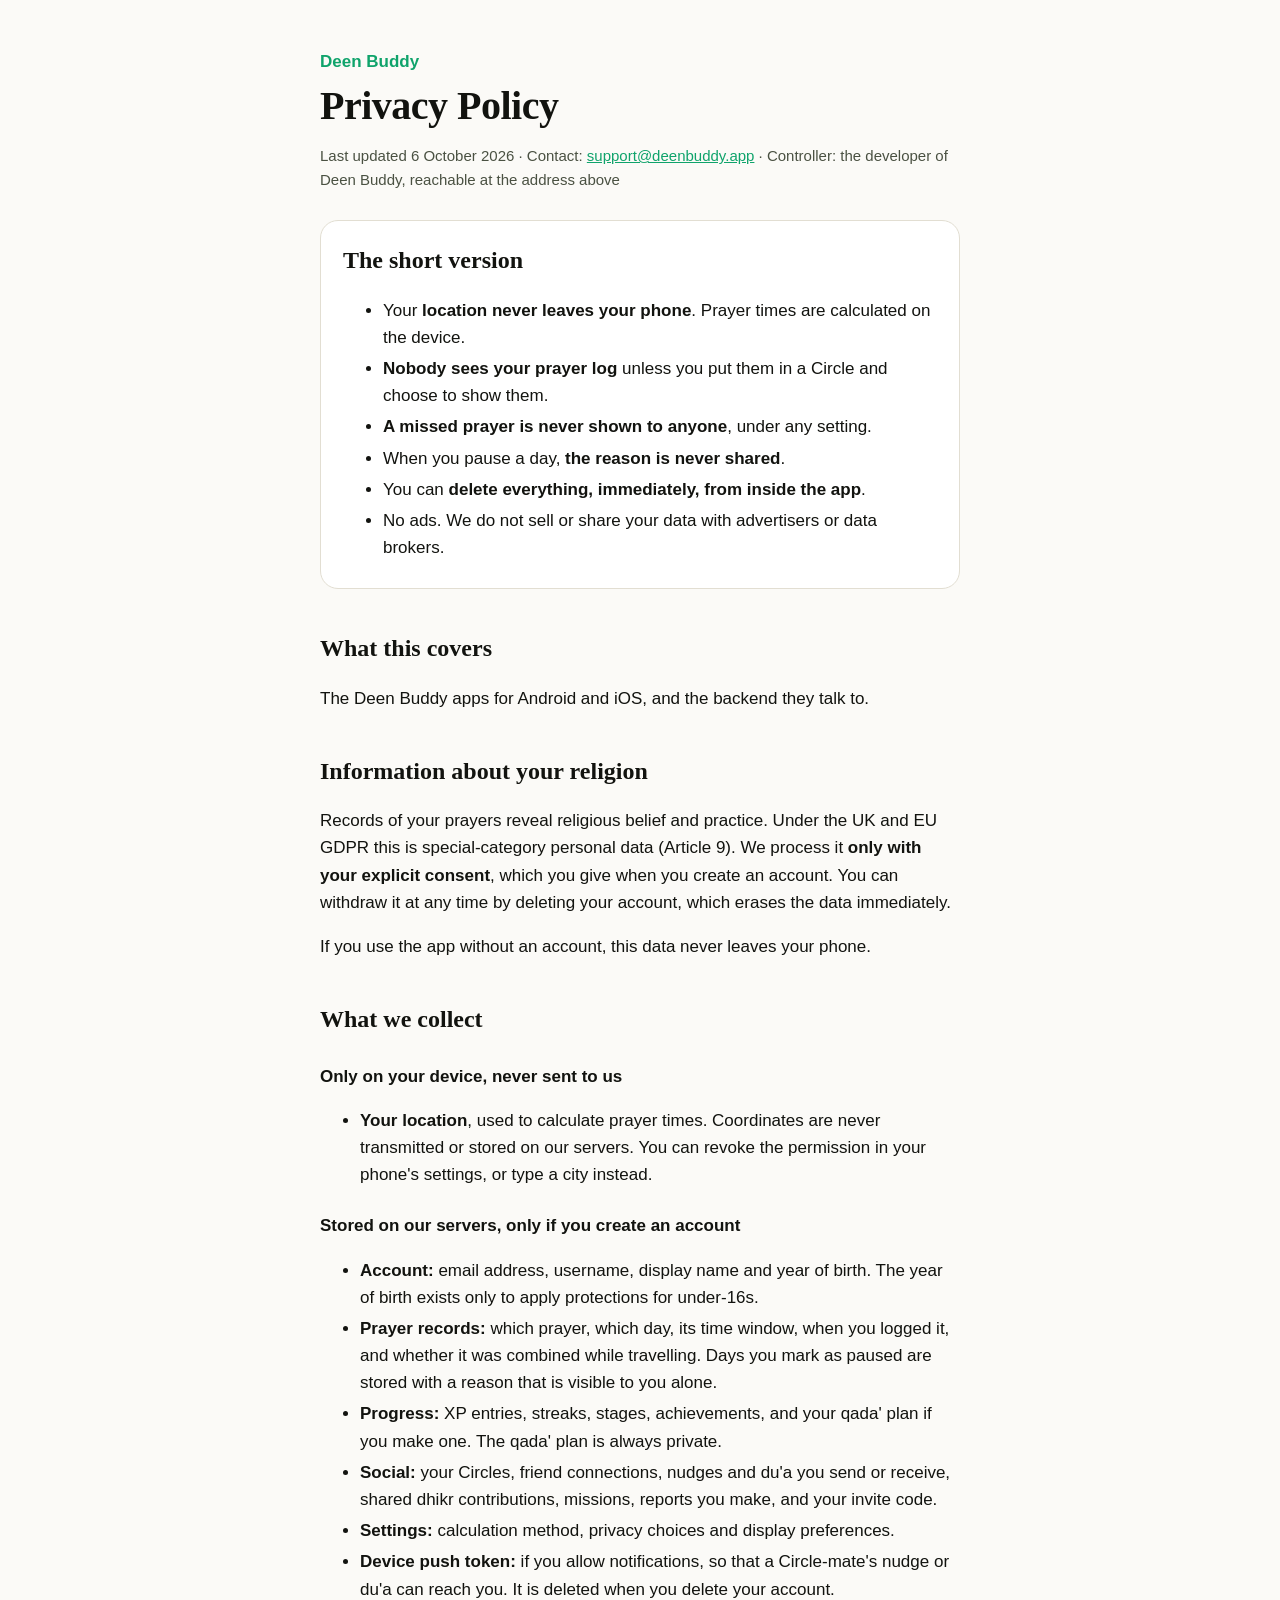
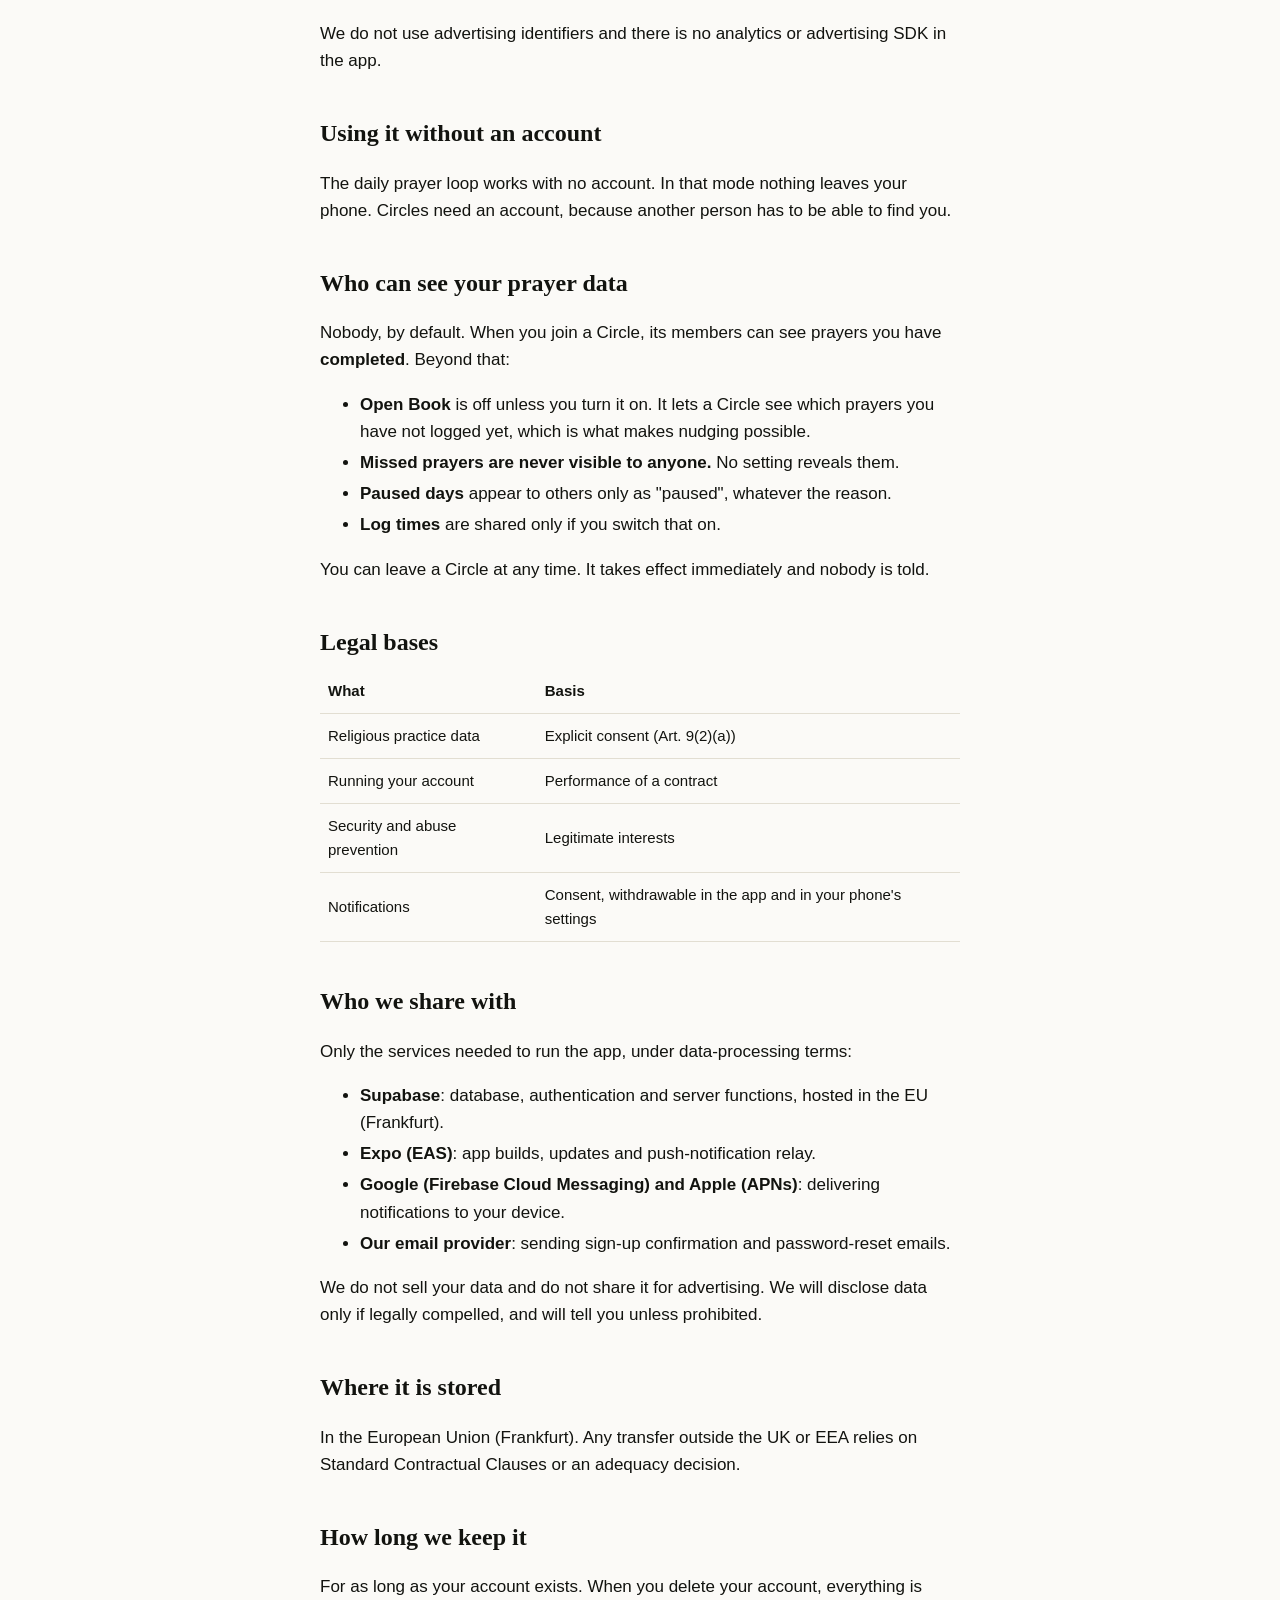
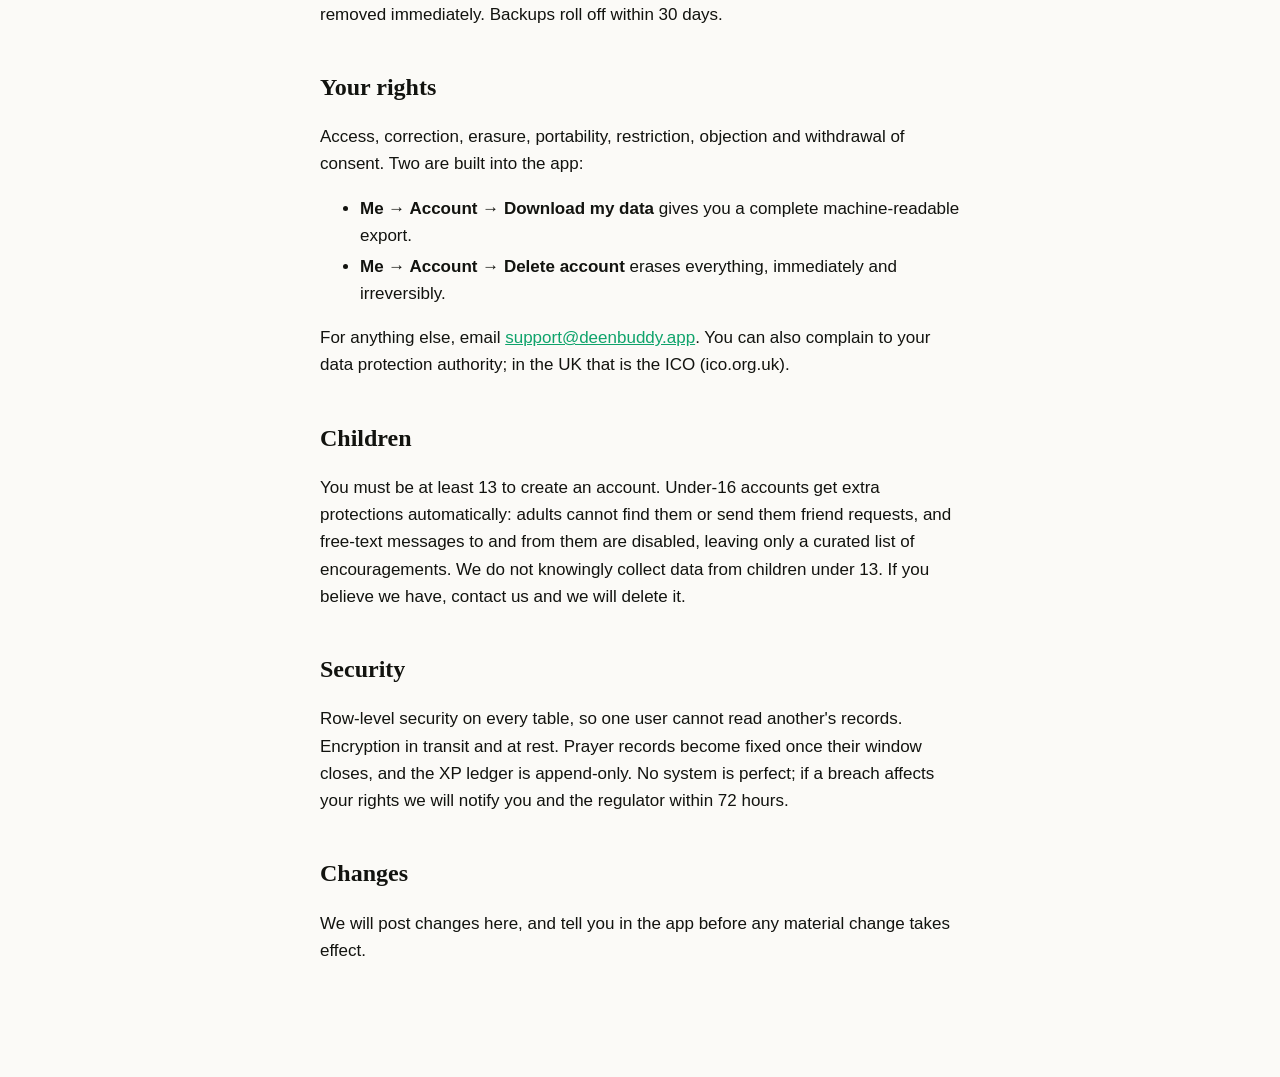
==== privacy/index.html @ bae7e030 "Legal and support pages Co-Authored-By: Claude Opus 5.5 <noreply@anthropic.com> Claude-Session: http" ====
<!doctype html>
<html lang="en">
<head>
<meta charset="utf-8">
<meta name="viewport" content="width=device-width, initial-scale=1">
<title>Privacy Policy · Deen Buddy</title>
<link rel="stylesheet" href="../style.css">
</head>
<body>
<main>
<p class="kicker">Deen Buddy</p>
<h1>Privacy Policy</h1>
<p class="meta">Last updated 6 October 2026 · Contact: <a href="mailto:support@deenbuddy.app">support@deenbuddy.app</a> · Controller: the developer of Deen Buddy, reachable at the address above</p>

<section class="short">
<h2>The short version</h2>
<ul>
<li>Your <strong>location never leaves your phone</strong>. Prayer times are calculated on the device.</li>
<li><strong>Nobody sees your prayer log</strong> unless you put them in a Circle and choose to show them.</li>
<li><strong>A missed prayer is never shown to anyone</strong>, under any setting.</li>
<li>When you pause a day, <strong>the reason is never shared</strong>.</li>
<li>You can <strong>delete everything, immediately, from inside the app</strong>.</li>
<li>No ads. We do not sell or share your data with advertisers or data brokers.</li>
</ul>
</section>

<h2>What this covers</h2>
<p>The Deen Buddy apps for Android and iOS, and the backend they talk to.</p>

<h2>Information about your religion</h2>
<p>Records of your prayers reveal religious belief and practice. Under the UK and EU GDPR this is special-category personal data (Article 9). We process it <strong>only with your explicit consent</strong>, which you give when you create an account. You can withdraw it at any time by deleting your account, which erases the data immediately.</p>
<p>If you use the app without an account, this data never leaves your phone.</p>

<h2>What we collect</h2>
<h3>Only on your device, never sent to us</h3>
<ul>
<li><strong>Your location</strong>, used to calculate prayer times. Coordinates are never transmitted or stored on our servers. You can revoke the permission in your phone's settings, or type a city instead.</li>
</ul>
<h3>Stored on our servers, only if you create an account</h3>
<ul>
<li><strong>Account:</strong> email address, username, display name and year of birth. The year of birth exists only to apply protections for under-16s.</li>
<li><strong>Prayer records:</strong> which prayer, which day, its time window, when you logged it, and whether it was combined while travelling. Days you mark as paused are stored with a reason that is visible to you alone.</li>
<li><strong>Progress:</strong> XP entries, streaks, stages, achievements, and your qada' plan if you make one. The qada' plan is always private.</li>
<li><strong>Social:</strong> your Circles, friend connections, nudges and du'a you send or receive, shared dhikr contributions, missions, reports you make, and your invite code.</li>
<li><strong>Settings:</strong> calculation method, privacy choices and display preferences.</li>
<li><strong>Device push token:</strong> if you allow notifications, so that a Circle-mate's nudge or du'a can reach you. It is deleted when you delete your account.</li>
</ul>
<p>We do not use advertising identifiers and there is no analytics or advertising SDK in the app.</p>

<h2>Using it without an account</h2>
<p>The daily prayer loop works with no account. In that mode nothing leaves your phone. Circles need an account, because another person has to be able to find you.</p>

<h2>Who can see your prayer data</h2>
<p>Nobody, by default. When you join a Circle, its members can see prayers you have <strong>completed</strong>. Beyond that:</p>
<ul>
<li><strong>Open Book</strong> is off unless you turn it on. It lets a Circle see which prayers you have not logged yet, which is what makes nudging possible.</li>
<li><strong>Missed prayers are never visible to anyone.</strong> No setting reveals them.</li>
<li><strong>Paused days</strong> appear to others only as "paused", whatever the reason.</li>
<li><strong>Log times</strong> are shared only if you switch that on.</li>
</ul>
<p>You can leave a Circle at any time. It takes effect immediately and nobody is told.</p>

<h2>Legal bases</h2>
<table>
<tr><th>What</th><th>Basis</th></tr>
<tr><td>Religious practice data</td><td>Explicit consent (Art. 9(2)(a))</td></tr>
<tr><td>Running your account</td><td>Performance of a contract</td></tr>
<tr><td>Security and abuse prevention</td><td>Legitimate interests</td></tr>
<tr><td>Notifications</td><td>Consent, withdrawable in the app and in your phone's settings</td></tr>
</table>

<h2>Who we share with</h2>
<p>Only the services needed to run the app, under data-processing terms:</p>
<ul>
<li><strong>Supabase</strong>: database, authentication and server functions, hosted in the EU (Frankfurt).</li>
<li><strong>Expo (EAS)</strong>: app builds, updates and push-notification relay.</li>
<li><strong>Google (Firebase Cloud Messaging) and Apple (APNs)</strong>: delivering notifications to your device.</li>
<li><strong>Our email provider</strong>: sending sign-up confirmation and password-reset emails.</li>
</ul>
<p>We do not sell your data and do not share it for advertising. We will disclose data only if legally compelled, and will tell you unless prohibited.</p>

<h2>Where it is stored</h2>
<p>In the European Union (Frankfurt). Any transfer outside the UK or EEA relies on Standard Contractual Clauses or an adequacy decision.</p>

<h2>How long we keep it</h2>
<p>For as long as your account exists. When you delete your account, everything is removed immediately. Backups roll off within 30 days.</p>

<h2>Your rights</h2>
<p>Access, correction, erasure, portability, restriction, objection and withdrawal of consent. Two are built into the app:</p>
<ul>
<li><strong>Me → Account → Download my data</strong> gives you a complete machine-readable export.</li>
<li><strong>Me → Account → Delete account</strong> erases everything, immediately and irreversibly.</li>
</ul>
<p>For anything else, email <a href="mailto:support@deenbuddy.app">support@deenbuddy.app</a>. You can also complain to your data protection authority; in the UK that is the ICO (ico.org.uk).</p>

<h2>Children</h2>
<p>You must be at least 13 to create an account. Under-16 accounts get extra protections automatically: adults cannot find them or send them friend requests, and free-text messages to and from them are disabled, leaving only a curated list of encouragements. We do not knowingly collect data from children under 13. If you believe we have, contact us and we will delete it.</p>

<h2>Security</h2>
<p>Row-level security on every table, so one user cannot read another's records. Encryption in transit and at rest. Prayer records become fixed once their window closes, and the XP ledger is append-only. No system is perfect; if a breach affects your rights we will notify you and the regulator within 72 hours.</p>

<h2>Changes</h2>
<p>We will post changes here, and tell you in the app before any material change takes effect.</p>
</main>
</body>
</html>
---- style.css ----
:root {
  --ground: #FBFAF7; --surface: #FFFFFF; --text: #12130F; --text2: #4A5142; --line: #E2DED2; --primary: #0FA36B;
}
@media (prefers-color-scheme: dark) {
  :root { --ground: #0A0F0E; --surface: #121917; --text: #EEF3EE; --text2: #A2AEA6; --line: #22302C; --primary: #25C98A; }
}
* { box-sizing: border-box; }
body {
  margin: 0; background: var(--ground); color: var(--text);
  font: 17px/1.6 -apple-system, BlinkMacSystemFont, "Segoe UI", Roboto, sans-serif;
}
main { max-width: 680px; margin: 0 auto; padding: 48px 20px 96px; }
.kicker { color: var(--primary); font-weight: 600; margin: 0 0 8px; }
h1 { font-family: Georgia, "Times New Roman", serif; font-size: 40px; line-height: 1.15; margin: 0 0 12px; letter-spacing: -0.5px; }
h2 { font-family: Georgia, "Times New Roman", serif; font-size: 24px; margin: 40px 0 8px; }
h3 { font-size: 17px; margin: 24px 0 4px; }
.meta { color: var(--text2); font-size: 15px; }
.short { background: var(--surface); border: 1px solid var(--line); border-radius: 18px; padding: 4px 22px 10px; margin-top: 28px; }
.short h2 { margin-top: 16px; }
a { color: var(--primary); }
table { width: 100%; border-collapse: collapse; font-size: 15px; }
th, td { text-align: left; padding: 10px 8px; border-bottom: 1px solid var(--line); }
.fill { background: #f5d76e55; padding: 0 4px; border-radius: 4px; }
li { margin: 4px 0; }
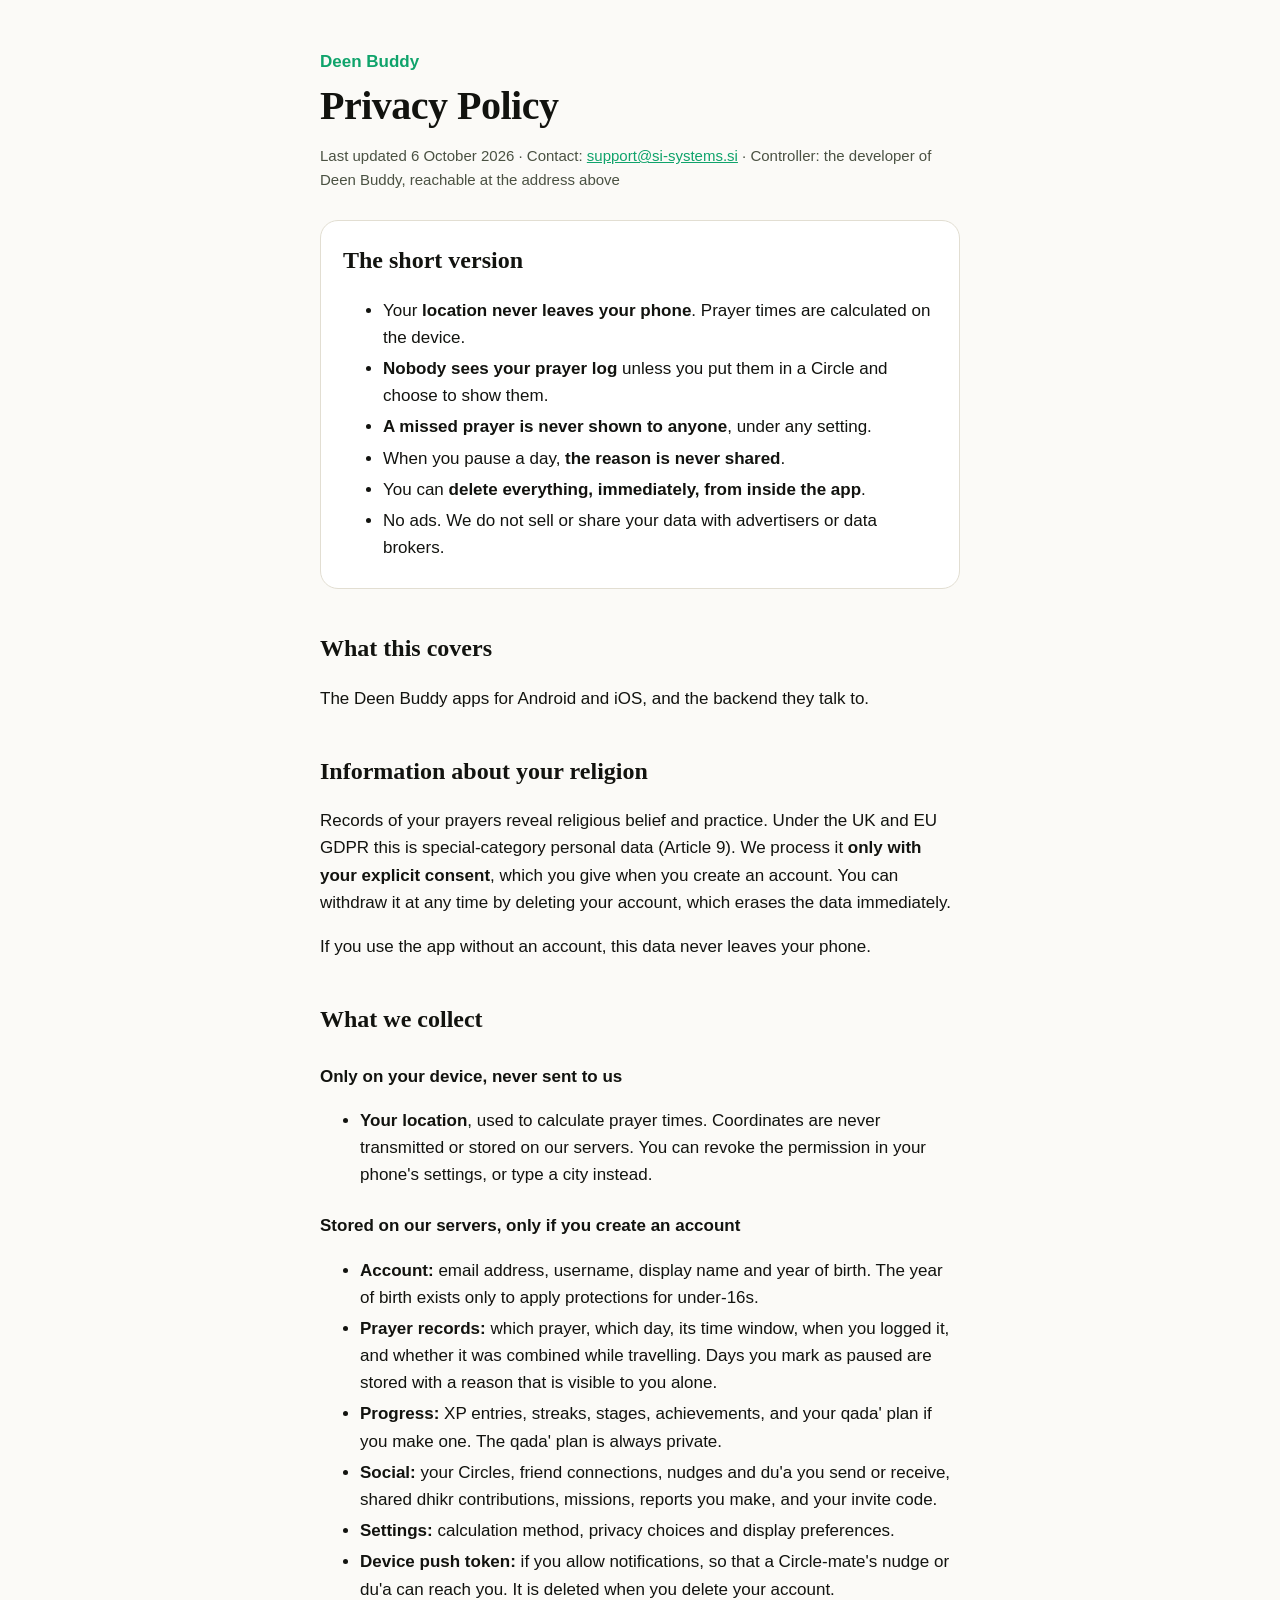
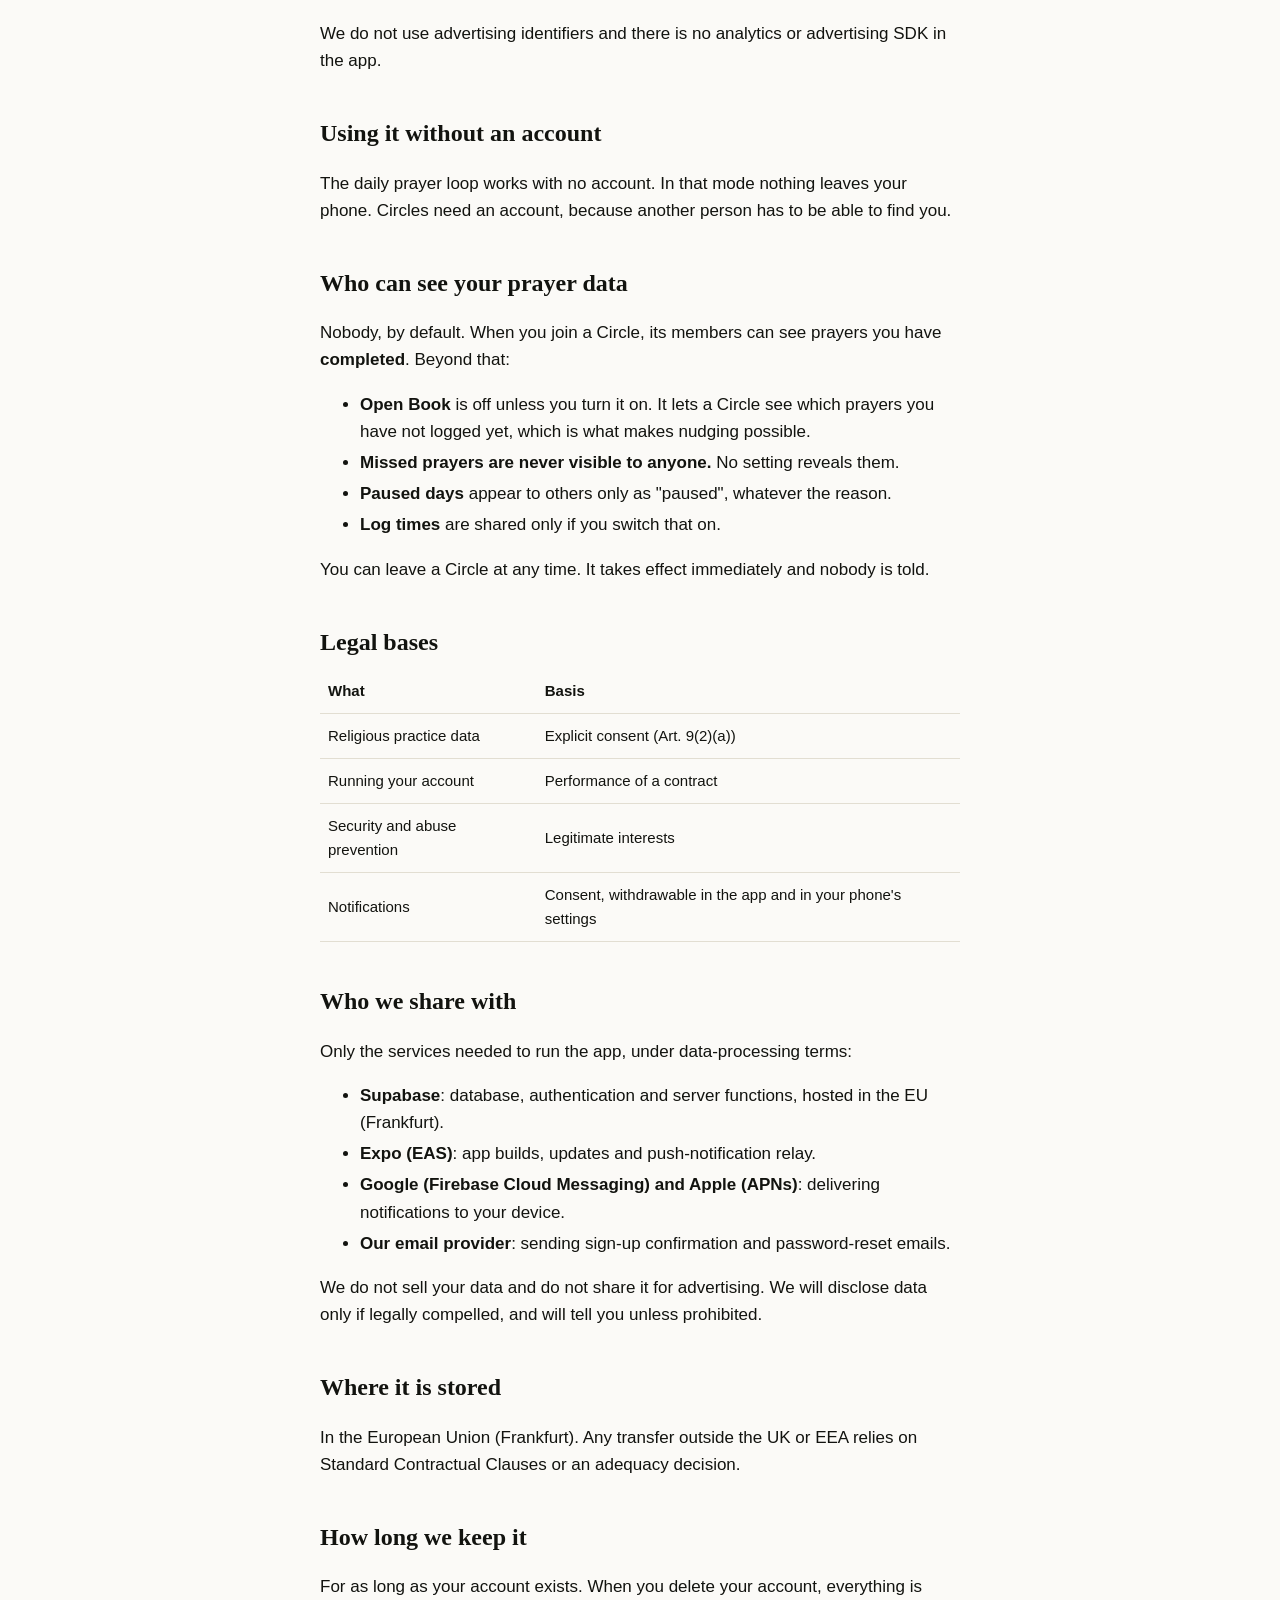
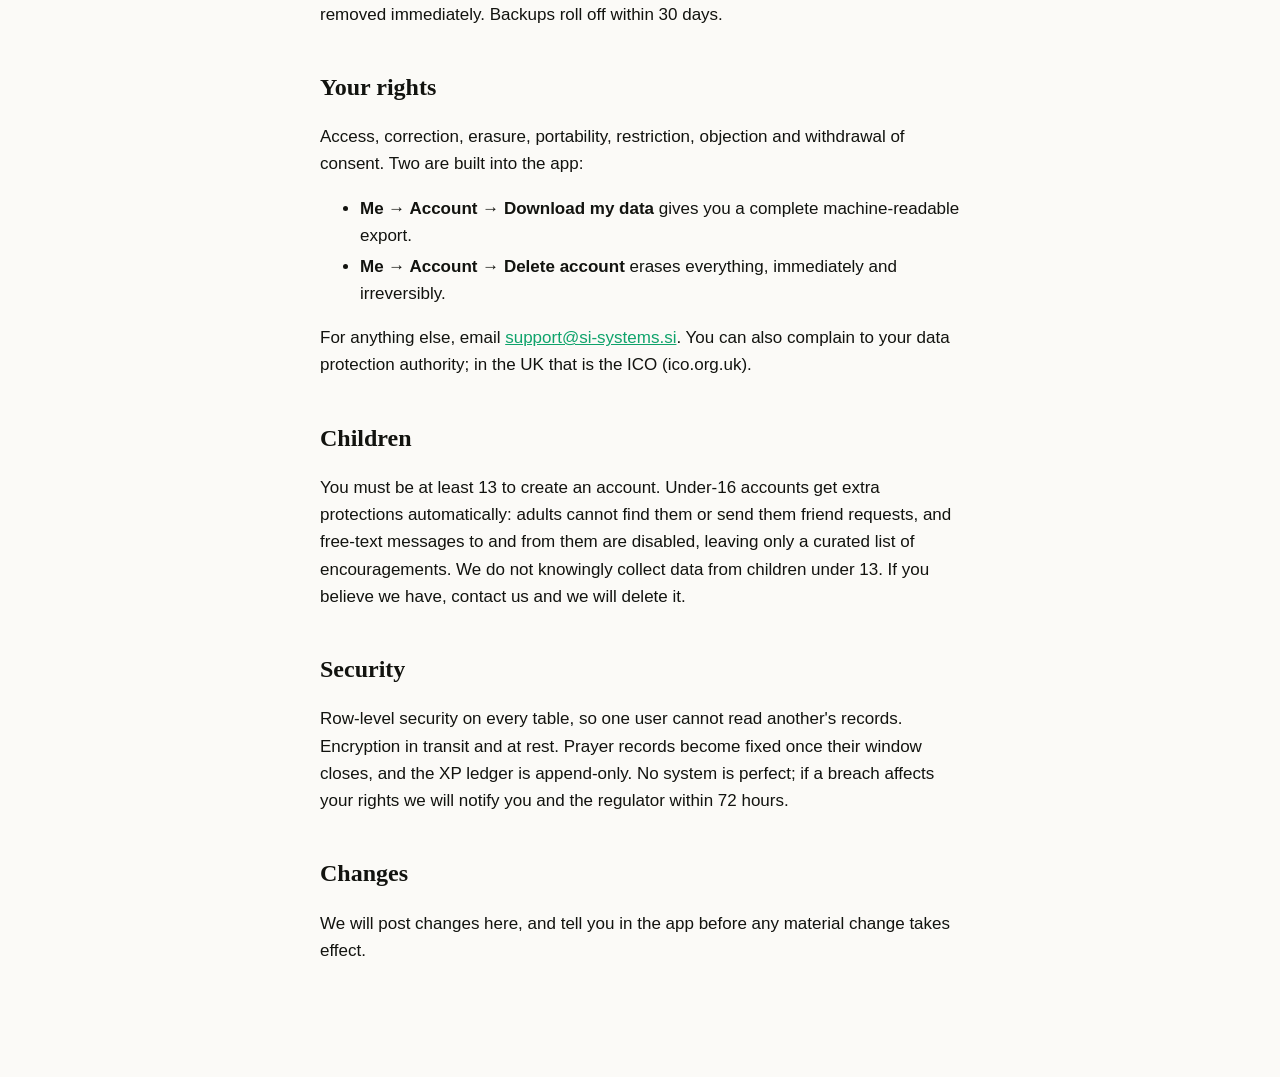
==== commit 003e8fd2: "Use support@si-systems.si as the contact address Co-Authored-By: Claude Opus 5.5 <noreply@anthropic." ====
--- a/privacy/index.html
+++ b/privacy/index.html
@@ -10,7 +10,7 @@
 <main>
 <p class="kicker">Deen Buddy</p>
 <h1>Privacy Policy</h1>
-<p class="meta">Last updated 6 October 2026 · Contact: <a href="mailto:support@deenbuddy.app">support@deenbuddy.app</a> · Controller: the developer of Deen Buddy, reachable at the address above</p>
+<p class="meta">Last updated 6 October 2026 · Contact: <a href="mailto:support@si-systems.si">support@si-systems.si</a> · Controller: the developer of Deen Buddy, reachable at the address above</p>
 
 <section class="short">
 <h2>The short version</h2>
@@ -91,7 +91,7 @@
 <li><strong>Me → Account → Download my data</strong> gives you a complete machine-readable export.</li>
 <li><strong>Me → Account → Delete account</strong> erases everything, immediately and irreversibly.</li>
 </ul>
-<p>For anything else, email <a href="mailto:support@deenbuddy.app">support@deenbuddy.app</a>. You can also complain to your data protection authority; in the UK that is the ICO (ico.org.uk).</p>
+<p>For anything else, email <a href="mailto:support@si-systems.si">support@si-systems.si</a>. You can also complain to your data protection authority; in the UK that is the ICO (ico.org.uk).</p>
 
 <h2>Children</h2>
 <p>You must be at least 13 to create an account. Under-16 accounts get extra protections automatically: adults cannot find them or send them friend requests, and free-text messages to and from them are disabled, leaving only a curated list of encouragements. We do not knowingly collect data from children under 13. If you believe we have, contact us and we will delete it.</p>
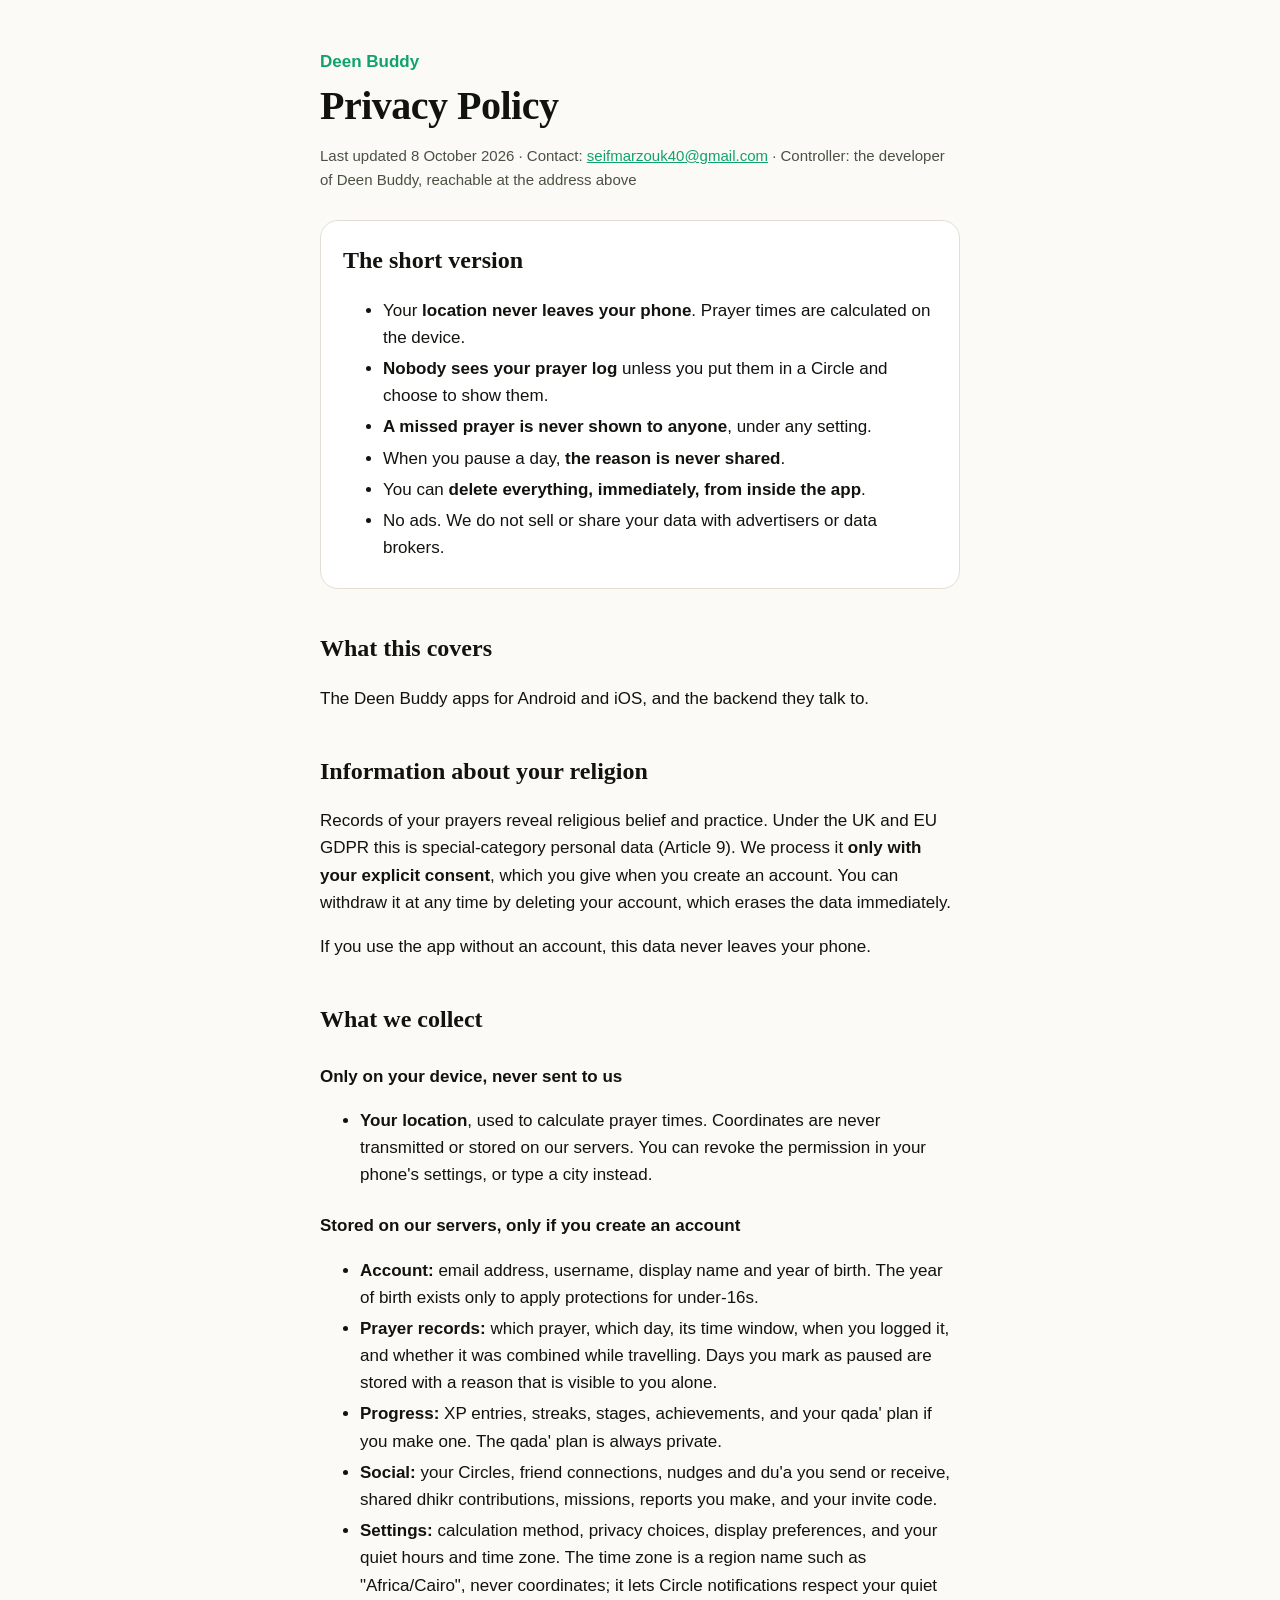
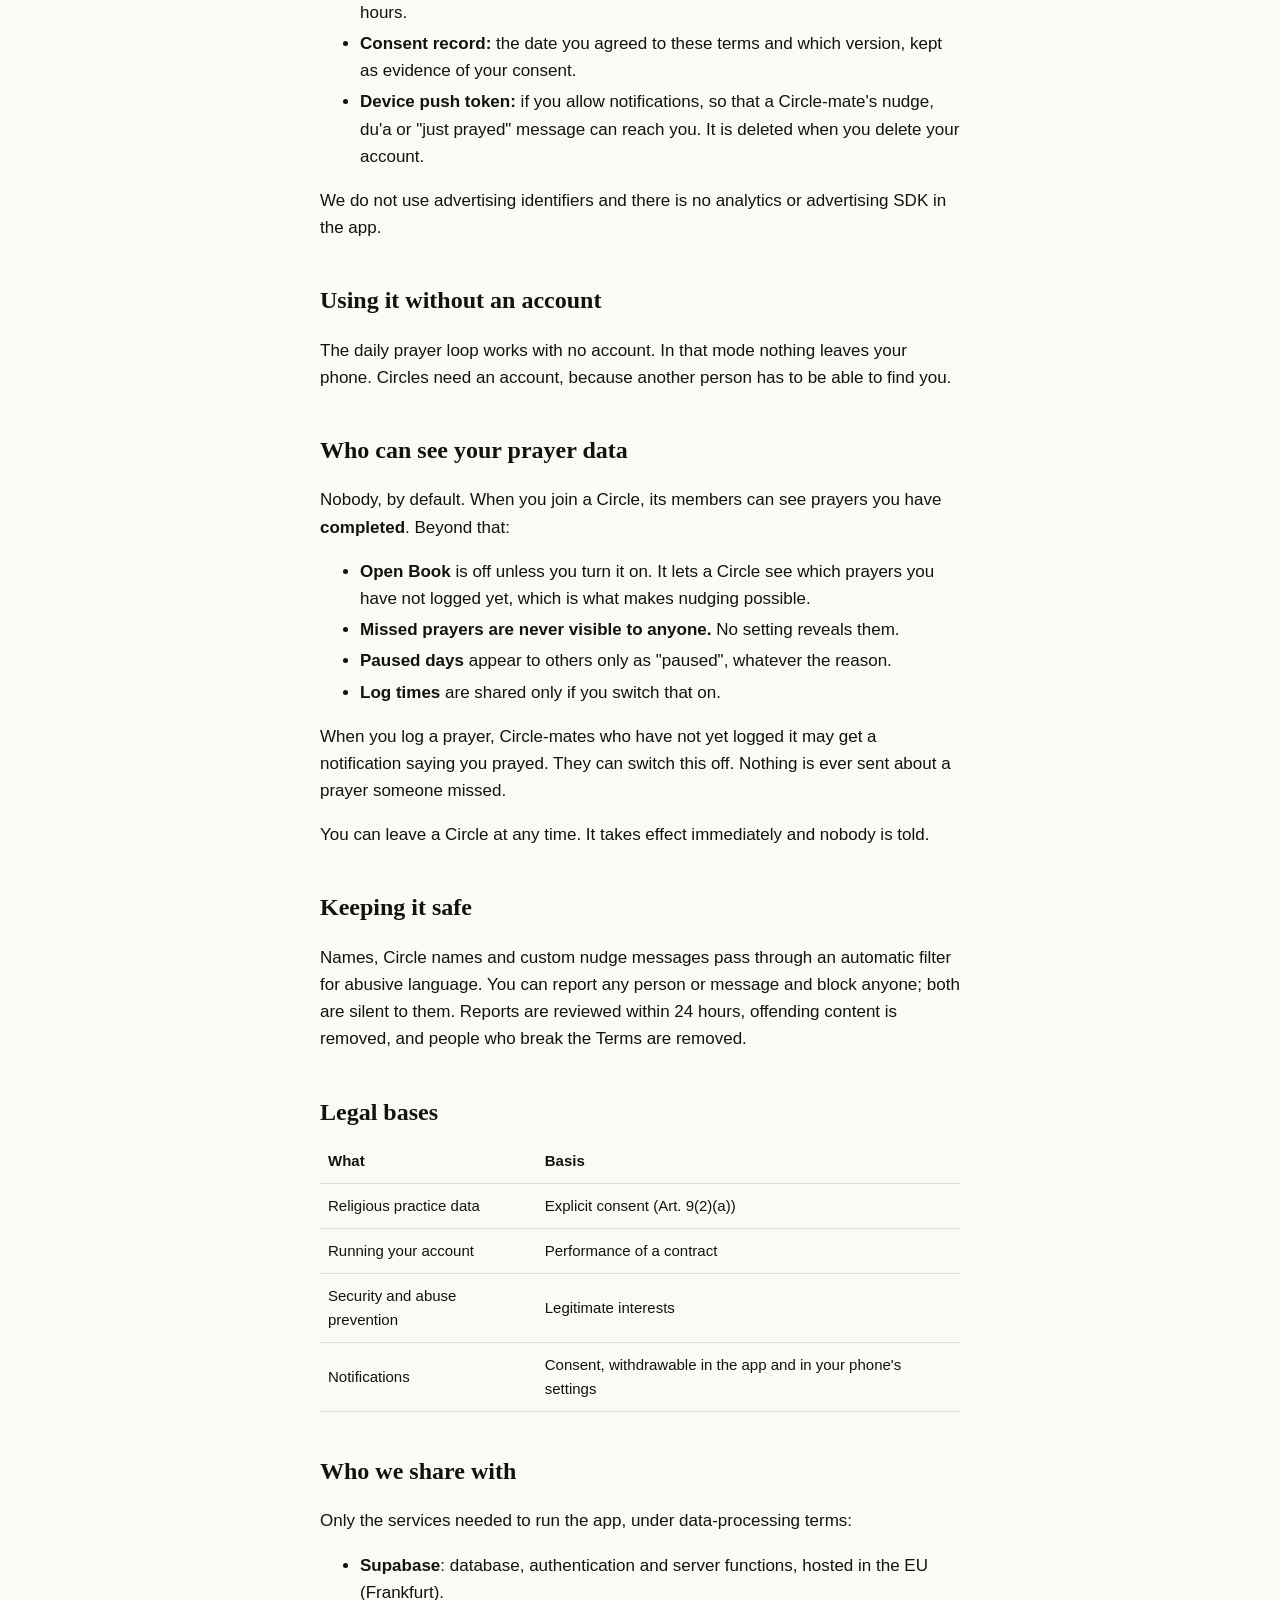
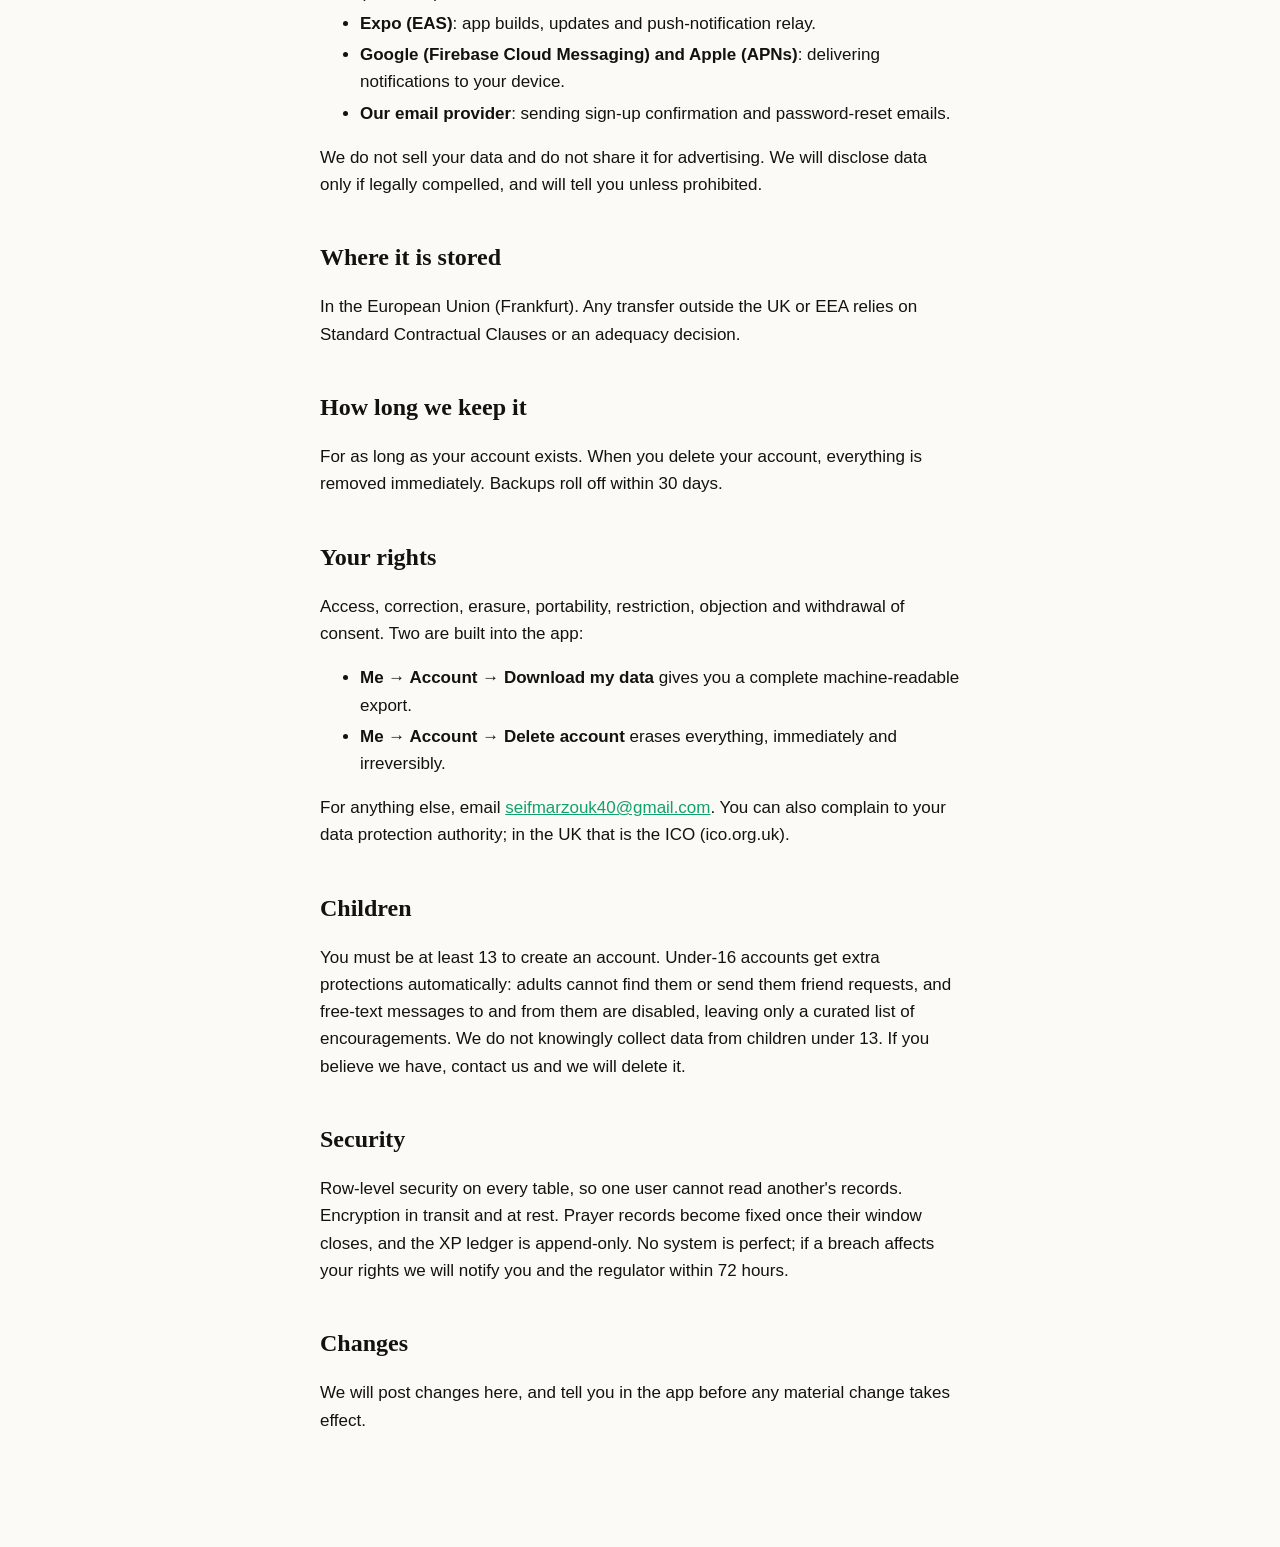
==== commit 02fa091b: "Account deletion page, updated privacy policy, Gmail contact Co-Authored-By: Claude Opus 5.5 <norepl" ====
--- a/privacy/index.html
+++ b/privacy/index.html
@@ -10,7 +10,7 @@
 <main>
 <p class="kicker">Deen Buddy</p>
 <h1>Privacy Policy</h1>
-<p class="meta">Last updated 6 October 2026 · Contact: <a href="mailto:support@si-systems.si">support@si-systems.si</a> · Controller: the developer of Deen Buddy, reachable at the address above</p>
+<p class="meta">Last updated 8 October 2026 · Contact: <a href="mailto:seifmarzouk40@gmail.com">seifmarzouk40@gmail.com</a> · Controller: the developer of Deen Buddy, reachable at the address above</p>
 
 <section class="short">
 <h2>The short version</h2>
@@ -42,8 +42,9 @@
 <li><strong>Prayer records:</strong> which prayer, which day, its time window, when you logged it, and whether it was combined while travelling. Days you mark as paused are stored with a reason that is visible to you alone.</li>
 <li><strong>Progress:</strong> XP entries, streaks, stages, achievements, and your qada' plan if you make one. The qada' plan is always private.</li>
 <li><strong>Social:</strong> your Circles, friend connections, nudges and du'a you send or receive, shared dhikr contributions, missions, reports you make, and your invite code.</li>
-<li><strong>Settings:</strong> calculation method, privacy choices and display preferences.</li>
-<li><strong>Device push token:</strong> if you allow notifications, so that a Circle-mate's nudge or du'a can reach you. It is deleted when you delete your account.</li>
+<li><strong>Settings:</strong> calculation method, privacy choices, display preferences, and your quiet hours and time zone. The time zone is a region name such as "Africa/Cairo", never coordinates; it lets Circle notifications respect your quiet hours.</li>
+<li><strong>Consent record:</strong> the date you agreed to these terms and which version, kept as evidence of your consent.</li>
+<li><strong>Device push token:</strong> if you allow notifications, so that a Circle-mate's nudge, du'a or "just prayed" message can reach you. It is deleted when you delete your account.</li>
 </ul>
 <p>We do not use advertising identifiers and there is no analytics or advertising SDK in the app.</p>
 
@@ -58,7 +59,11 @@
 <li><strong>Paused days</strong> appear to others only as "paused", whatever the reason.</li>
 <li><strong>Log times</strong> are shared only if you switch that on.</li>
 </ul>
+<p>When you log a prayer, Circle-mates who have not yet logged it may get a notification saying you prayed. They can switch this off. Nothing is ever sent about a prayer someone missed.</p>
 <p>You can leave a Circle at any time. It takes effect immediately and nobody is told.</p>
+
+<h2>Keeping it safe</h2>
+<p>Names, Circle names and custom nudge messages pass through an automatic filter for abusive language. You can report any person or message and block anyone; both are silent to them. Reports are reviewed within 24 hours, offending content is removed, and people who break the Terms are removed.</p>
 
 <h2>Legal bases</h2>
 <table>
@@ -91,7 +96,7 @@
 <li><strong>Me → Account → Download my data</strong> gives you a complete machine-readable export.</li>
 <li><strong>Me → Account → Delete account</strong> erases everything, immediately and irreversibly.</li>
 </ul>
-<p>For anything else, email <a href="mailto:support@si-systems.si">support@si-systems.si</a>. You can also complain to your data protection authority; in the UK that is the ICO (ico.org.uk).</p>
+<p>For anything else, email <a href="mailto:seifmarzouk40@gmail.com">seifmarzouk40@gmail.com</a>. You can also complain to your data protection authority; in the UK that is the ICO (ico.org.uk).</p>
 
 <h2>Children</h2>
 <p>You must be at least 13 to create an account. Under-16 accounts get extra protections automatically: adults cannot find them or send them friend requests, and free-text messages to and from them are disabled, leaving only a curated list of encouragements. We do not knowingly collect data from children under 13. If you believe we have, contact us and we will delete it.</p>
